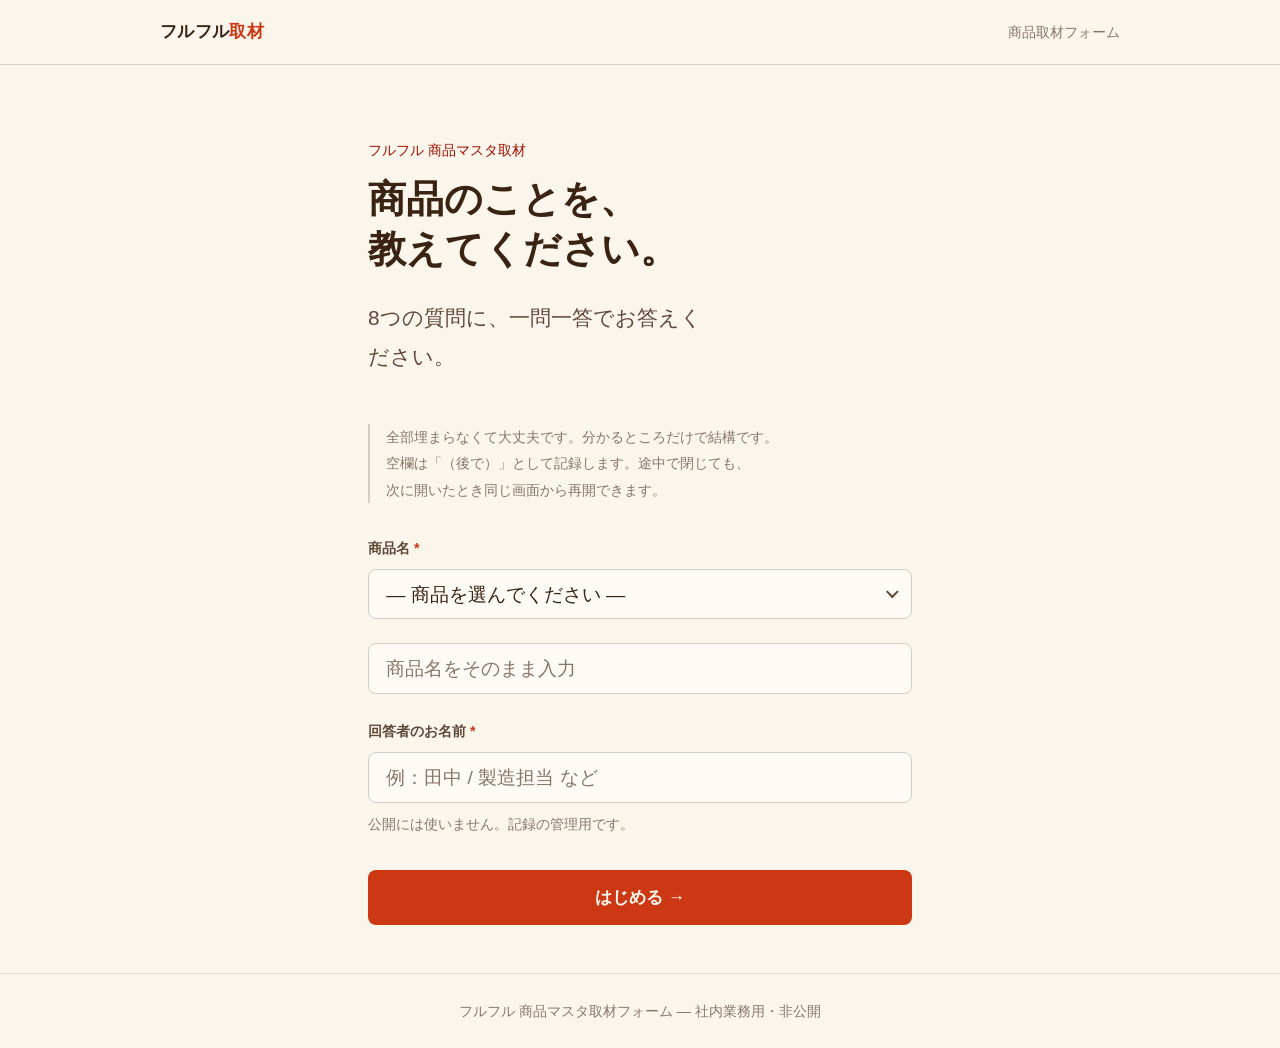
==== index.html @ e13c4945 "取材Webアプリ見本（8問一問一答・noindex・固有データなし）" ====
<!DOCTYPE html>
<html lang="ja">
<head>
  <meta charset="UTF-8">
  <meta name="viewport" content="width=device-width, initial-scale=1.0">
  <meta name="robots" content="noindex, nofollow">
  <title>商品取材フォーム — フルフル</title>
  <link rel="stylesheet" href="css/tokens.css">
  <link rel="stylesheet" href="css/form.css">
</head>
<body>

  <!-- ヘッダー N1a -->
  <header class="app-header" role="banner">
    <div class="container">
      <div class="app-header__inner">
        <span class="wordmark">フルフル<span>取材</span></span>
        <span style="font-size: var(--text-sm); color: var(--color-ink-faint);">商品取材フォーム</span>
      </div>
    </div>
  </header>

  <main>
    <section class="intro-section">
      <div class="container--form">

        <p class="intro-kicker">フルフル 商品マスタ取材</p>
        <h1 class="intro-title">商品のことを、<br>教えてください。</h1>
        <p class="intro-lead">
          8つの質問に、一問一答でお答えください。
        </p>
        <p class="intro-note">
          全部埋まらなくて大丈夫です。分かるところだけで結構です。<br>
          空欄は「（後で）」として記録します。途中で閉じても、<br>
          次に開いたとき同じ画面から再開できます。
        </p>

        <!-- 入口フォーム -->
        <form id="intro-form" novalidate>
          <div class="field-group">

            <!-- 商品選択 -->
            <div class="field">
              <label for="product-select">
                商品名<span class="field-required" aria-label="必須">*</span>
              </label>
              <div class="select-wrap">
                <select
                  id="product-select"
                  class="select"
                  required
                  aria-required="true"
                  aria-describedby="product-error"
                >
                  <option value="">— 商品を選んでください —</option>
                  <!-- JS で PRODUCTS を注入 -->
                </select>
              </div>
              <span id="product-error" class="field-error" role="alert" aria-live="polite"></span>
            </div>

            <!-- その他：自由入力（product-select が "other" のときに表示） -->
            <div class="field" id="other-product-field" hidden>
              <label for="other-product" class="sr-only">商品名（自由入力）</label>
              <input
                type="text"
                id="other-product"
                class="input"
                placeholder="商品名をそのまま入力"
                aria-required="false"
                aria-label="商品名（自由入力）"
                maxlength="60"
              >
              <span id="other-product-error" class="field-error" role="alert" aria-live="polite"></span>
            </div>

            <!-- 回答者名 -->
            <div class="field">
              <label for="responder-name">
                回答者のお名前<span class="field-required" aria-label="必須">*</span>
              </label>
              <input
                type="text"
                id="responder-name"
                class="input"
                placeholder="例：田中 / 製造担当 など"
                required
                aria-required="true"
                aria-describedby="name-error name-hint"
                maxlength="40"
              >
              <span id="name-hint" class="field-hint">
                公開には使いません。記録の管理用です。
              </span>
              <span id="name-error" class="field-error" role="alert" aria-live="polite"></span>
            </div>

          </div>

          <!-- 途中再開の通知（localStorage にセッションがある場合に表示） -->
          <div id="resume-banner" hidden
            style="background: var(--color-paper-2); border: 1px solid var(--color-line);
                   border-radius: var(--radius-md); padding: var(--space-md);
                   margin-bottom: var(--space-lg);">
            <p style="margin-bottom: var(--space-sm); font-weight: 600;">前回の途中から再開しますか？</p>
            <p id="resume-desc" style="font-size: var(--text-sm); color: var(--color-ink-soft); margin-bottom: var(--space-sm);"></p>
            <div style="display: flex; gap: var(--space-sm); flex-wrap: wrap;">
              <button type="button" id="btn-resume" class="btn btn-outline">前回の続きから再開</button>
              <button type="button" id="btn-new-session" class="btn btn-ghost">最初からはじめる</button>
            </div>
          </div>

          <button type="submit" class="btn btn-accent" id="btn-start" style="width: 100%;">
            はじめる →
          </button>
        </form>

        <!-- ストレージ非対応の警告（プライベートブラウズ等） -->
        <p id="storage-warning" hidden
          style="font-size: var(--text-sm); color: var(--color-ink-faint);
                 margin-top: var(--space-sm); padding-left: var(--space-sm);
                 border-left: 2px solid var(--color-line);">
          このブラウザの設定では途中保存ができません。
          ブラウザを閉じると入力内容が消えます。
          完了まで続けて入力するか、通常のブラウズモードでお使いください。
        </p>

      </div>
    </section>
  </main>

  <footer class="app-footer" role="contentinfo">
    <div class="container">
      フルフル 商品マスタ取材フォーム — 社内業務用・非公開
    </div>
  </footer>

  <!-- スクリプト -->
  <script src="config.js"></script>
  <script src="js/data.js"></script>
  <script src="js/storage.js"></script>
  <script>
    /* -------- 商品セレクトの注入 -------- */
    const sel = document.getElementById("product-select");
    PRODUCTS.forEach(p => {
      const opt = document.createElement("option");
      opt.value = p.value;
      opt.textContent = p.label;
      sel.appendChild(opt);
    });

    /* -------- その他フィールドの表示制御 -------- */
    const otherField = document.getElementById("other-product-field");
    const otherInput = document.getElementById("other-product");
    sel.addEventListener("change", () => {
      const isOther = sel.value === "other";
      otherField.hidden = !isOther;
      otherInput.required = isOther;
      otherInput.setAttribute("aria-required", isOther ? "true" : "false");
    });

    /* -------- 再開バナー -------- */
    const saved = loadSession();
    if (isValidSession(saved)) {
      const banner = document.getElementById("resume-banner");
      const desc   = document.getElementById("resume-desc");
      banner.hidden = false;

      const productLabel = (() => {
        if (saved.productValue === "other") return saved.productOther || "その他";
        const found = PRODUCTS.find(p => p.value === saved.productValue);
        return found ? found.label : saved.productValue;
      })();
      const savedDate = new Date(saved.savedAt).toLocaleDateString("ja-JP");
      const qIdx = Math.min(saved.currentIndex || 0, TOTAL_QUESTIONS - 1);
      const q = QUESTIONS[qIdx];
      const qLabel = q
        ? (q.supplement ? `補足${q.label}` : `Q${q.number}`)
        : "完了済み";
      desc.textContent = `${savedDate} 保存 — ${productLabel}（${saved.responderName || "名前未入力"}）— ${qLabel} まで記入済み`;

      document.getElementById("btn-resume").addEventListener("click", () => {
        sessionStorage.setItem("fullfull_interview_current", JSON.stringify(saved));
        window.location.href = "question.html";
      });
      document.getElementById("btn-new-session").addEventListener("click", () => {
        clearSession();
        banner.hidden = true;
      });
    }

    /* -------- ストレージ警告 -------- */
    if (!HAS_STORAGE) {
      document.getElementById("storage-warning").hidden = false;
    }

    /* -------- フォーム送信 -------- */
    document.getElementById("intro-form").addEventListener("submit", (e) => {
      e.preventDefault();
      let valid = true;

      // 商品選択バリデーション
      const productEl = document.getElementById("product-select");
      const productErr = document.getElementById("product-error");
      if (!productEl.value) {
        productErr.textContent = "商品を選択してください";
        productErr.classList.add("is-visible");
        productEl.classList.add("is-error");
        valid = false;
      } else {
        productErr.textContent = "";
        productErr.classList.remove("is-visible");
        productEl.classList.remove("is-error");
      }

      // その他：自由入力バリデーション
      if (productEl.value === "other") {
        const otherErr = document.getElementById("other-product-error");
        if (!otherInput.value.trim()) {
          otherErr.textContent = "商品名を入力してください";
          otherErr.classList.add("is-visible");
          otherInput.classList.add("is-error");
          valid = false;
        } else {
          otherErr.textContent = "";
          otherErr.classList.remove("is-visible");
          otherInput.classList.remove("is-error");
        }
      }

      // 回答者名バリデーション
      const nameEl = document.getElementById("responder-name");
      const nameErr = document.getElementById("name-error");
      if (!nameEl.value.trim()) {
        nameErr.textContent = "お名前を入力してください（公開には使いません）";
        nameErr.classList.add("is-visible");
        nameEl.classList.add("is-error");
        valid = false;
      } else {
        nameErr.textContent = "";
        nameErr.classList.remove("is-visible");
        nameEl.classList.remove("is-error");
      }

      if (!valid) return;

      // セッション生成
      const session = {
        productValue: productEl.value,
        productOther: otherInput.value.trim(),
        responderName: nameEl.value.trim(),
        answers: {},
        currentIndex: 0,
        startedAt: new Date().toISOString(),
        savedAt: new Date().toISOString(),
      };

      saveSession(session);
      sessionStorage.setItem("fullfull_interview_current", JSON.stringify(session));
      window.location.href = "question.html";
    });
  </script>

</body>
</html>
---- css/tokens.css ----
/* Hallmark · macrostructure: Workbench · tone: editorial · anchor hue: warm red-orange
 * genre: editorial · nav: N1a (wordmark + back link only) · footer: Ft1 (1-line credit)
 * theme: custom-tuned (fullfull-brand · prototype-v2 tokens 完全継承)
 * axes: paper-band=light · display-style=roman-serif(mincho) · accent-hue=warm
 * form-specific additions: --color-progress, --color-step-*, --color-success, form spacing tokens
 * source: prototype-v2/shared/css/tokens.css をそのまま引き継ぎ、フォーム専用トークンを追加
 */

:root {
  /* --- 紙・地色（クリーム/生成り）--- prototype-v2 完全継承 */
  --color-paper: oklch(97.5% 0.014 85);
  --color-paper-2: oklch(94.5% 0.02 80);
  --color-paper-3: oklch(91% 0.026 76);

  /* --- 本文色（こんがりブラウン）--- prototype-v2 完全継承 */
  --color-ink: oklch(28% 0.045 55);
  --color-ink-soft: oklch(42% 0.04 55);
  --color-ink-faint: oklch(58% 0.03 58);

  /* --- アクセント（明太子のあたたかい赤橙）--- prototype-v2 完全継承 */
  --color-accent: oklch(56% 0.19 34);
  --color-accent-dark: oklch(45% 0.18 32);
  --color-accent-soft: oklch(93% 0.045 40);

  /* --- 罫線・枠 --- prototype-v2 完全継承 */
  --color-line: oklch(85% 0.02 70);
  --color-line-soft: oklch(90% 0.016 76);

  /* --- 状態色 --- prototype-v2 完全継承 */
  --color-disabled-bg: oklch(90% 0.012 70);
  --color-disabled-ink: oklch(62% 0.015 65);
  --color-focus-ring: oklch(56% 0.19 34);

  /* --- フォーム専用追加トークン --- */
  --color-progress-track: var(--color-line);
  --color-progress-fill: var(--color-accent);
  --color-success: oklch(52% 0.14 145);
  --color-success-soft: oklch(94% 0.04 145);
  --color-error: oklch(52% 0.18 25);
  --color-error-soft: oklch(95% 0.04 25);
  --color-input-bg: oklch(99% 0.008 85);
  --color-input-border: var(--color-line);
  --color-input-border-focus: var(--color-accent);
  --color-input-border-error: var(--color-error);
  --color-step-inactive: var(--color-line);
  --color-step-active: var(--color-accent);
  --color-step-done: var(--color-accent-dark);

  /* --- フォント --- prototype-v2 完全継承 */
  --font-display: "Hiragino Mincho ProN", "Yu Mincho", "游明朝", "Noto Serif JP", serif;
  --font-body: "Hiragino Kaku Gothic ProN", "Hiragino Sans", "Yu Gothic", "游ゴシック", "Noto Sans JP", sans-serif;
  --font-mono: ui-monospace, "SF Mono", Menlo, monospace;

  /* --- 4ptスペーシング --- prototype-v2 完全継承 */
  --space-3xs: 0.25rem;
  --space-2xs: 0.5rem;
  --space-xs: 0.75rem;
  --space-sm: 1rem;
  --space-md: 1.5rem;
  --space-lg: 2rem;
  --space-xl: 3rem;
  --space-2xl: 4.5rem;
  --space-3xl: 6.5rem;

  /* --- タイプスケール（fluid）--- prototype-v2 完全継承 */
  --text-sm: clamp(0.8rem, 0.77rem + 0.15vw, 0.9rem);
  --text-base: clamp(0.98rem, 0.94rem + 0.2vw, 1.08rem);
  --text-lg: clamp(1.1rem, 1.03rem + 0.35vw, 1.3rem);
  --text-xl: clamp(1.35rem, 1.2rem + 0.7vw, 1.75rem);
  --text-2xl: clamp(1.7rem, 1.4rem + 1.4vw, 2.4rem);
  --text-display: clamp(2.1rem, 1.6rem + 2.4vw, 3.4rem);

  /* --- フォーム専用サイズ --- */
  --text-question: clamp(1.4rem, 1.2rem + 1vw, 2rem);
  --text-input-lg: clamp(1.05rem, 0.98rem + 0.35vw, 1.2rem);

  /* --- 角丸 --- prototype-v2 完全継承 */
  --radius-sm: 3px;
  --radius-md: 8px;
  --radius-lg: 16px;

  /* --- イージング・時間 --- prototype-v2 完全継承 */
  --ease-out: cubic-bezier(0.16, 1, 0.3, 1);
  --ease-in: cubic-bezier(0.7, 0, 0.84, 0);
  --ease-in-out: cubic-bezier(0.65, 0, 0.35, 1);
  --dur-fast: 120ms;
  --dur-base: 200ms;
  --dur-slow: 350ms;

  /* --- コンテンツ幅 --- prototype-v2 継承 + フォーム幅追加 */
  --measure-read: 38rem;
  --measure-wide: 60rem;
  --measure-form: 34rem;   /* 質問画面：読みやすい幅に絞る */

  /* --- 進捗バー --- */
  --progress-h: 4px;
  --progress-radius: 999px;

  /* --- タップ領域（iOS最小44pt） --- */
  --tap-min: 2.75rem;
}
---- css/form.css ----
/* Hallmark · macrostructure: Workbench · tone: editorial · anchor hue: warm red-orange
 * genre: editorial · nav: N1a · footer: Ft1
 * form-specific stylesheet (extends tokens.css — no inline colour values)
 * pre-emit self-critique: P4 H4 E4 S4 R4 V4
 * 対象: index.html (入口) · question.html (質問フロー SPA) · complete.html (完了画面)
 */

/* ============ リセット・基盤 ============ */
*, *::before, *::after { box-sizing: border-box; }

html {
  overflow-x: clip;
  -webkit-text-size-adjust: 100%;
  scroll-behavior: smooth;
}

body {
  overflow-x: clip;
  margin: 0;
  min-height: 100dvh;
  background: var(--color-paper);
  color: var(--color-ink);
  font-family: var(--font-body);
  font-size: var(--text-base);
  line-height: 1.85;
  -webkit-font-smoothing: antialiased;
}

img, svg { max-width: 100%; display: block; }

h1, h2, h3, h4 {
  font-family: var(--font-display);
  font-style: normal;
  font-weight: 600;
  line-height: 1.35;
  margin: 0 0 var(--space-sm);
  color: var(--color-ink);
  overflow-wrap: anywhere;
  min-width: 0;
}

p { margin: 0 0 var(--space-md); }
p:last-child { margin-bottom: 0; }
a { color: var(--color-accent); text-decoration-thickness: 1px; text-underline-offset: 3px; }
ul, ol { padding-left: 1.3em; margin: 0 0 var(--space-md); }
li { margin-bottom: var(--space-2xs); }
::selection { background: var(--color-accent-soft); color: var(--color-ink); }

/* ============ フォーカスリング ============ */
a:focus-visible,
button:focus-visible,
.btn:focus-visible,
textarea:focus-visible,
select:focus-visible,
input:focus-visible {
  outline: 2px solid var(--color-focus-ring);
  outline-offset: 3px;
  border-radius: var(--radius-sm);
}

/* ============ コンテナ ============ */
.container {
  width: min(100% - 2.5rem, var(--measure-wide));
  margin-inline: auto;
}
.container--form {
  width: min(100% - 2rem, var(--measure-form));
  margin-inline: auto;
}
.container--read {
  width: min(100% - 2.5rem, var(--measure-read));
  margin-inline: auto;
}

/* ============ ヘッダー（N1a: ワードマーク＋戻る） ============ */
.app-header {
  border-bottom: 1px solid var(--color-line);
  background: var(--color-paper);
  position: sticky;
  top: 0;
  z-index: 10;
}
.app-header__inner {
  display: flex;
  align-items: center;
  justify-content: space-between;
  flex-wrap: wrap;
  gap: var(--space-2xs) var(--space-sm);
  padding: var(--space-sm) 0;
}
.wordmark {
  font-family: var(--font-display);
  font-size: var(--text-base);
  font-weight: 600;
  color: var(--color-ink);
  text-decoration: none;
  letter-spacing: 0.02em;
}
.wordmark span { color: var(--color-accent); }
.header-back {
  font-size: var(--text-sm);
  color: var(--color-ink-faint);
  text-decoration: none;
  min-height: var(--tap-min);
  display: inline-flex;
  align-items: center;
  gap: var(--space-2xs);
  padding: 0 var(--space-2xs);
  border-radius: var(--radius-sm);
  transition: color var(--dur-base) var(--ease-out);
}
.header-back:hover { color: var(--color-ink); }

/* ============ 進捗バー ============ */
.progress-wrap {
  position: sticky;
  top: 57px; /* app-headerの高さ */
  z-index: 9;
  background: var(--color-paper);
}
.progress-bar {
  height: var(--progress-h);
  background: var(--color-progress-track);
  overflow: hidden;
}
.progress-bar__fill {
  height: 100%;
  background: var(--color-progress-fill);
  border-radius: var(--progress-radius);
  transition: width var(--dur-slow) var(--ease-out);
}
.progress-label {
  font-size: var(--text-sm);
  color: var(--color-ink-faint);
  text-align: right;
  padding: var(--space-3xs) 0;
  padding-right: 0;
}

/* ============ 入口ページ（index.html）============ */
.intro-section {
  padding: var(--space-2xl) 0 var(--space-xl);
}
.intro-kicker {
  font-size: var(--text-sm);
  color: var(--color-accent-dark);
  font-family: var(--font-body);
  margin-bottom: var(--space-xs);
}
.intro-title {
  font-family: var(--font-display);
  font-size: var(--text-2xl);
  font-style: normal;
  font-weight: 600;
  line-height: 1.3;
  margin-bottom: var(--space-md);
  overflow-wrap: anywhere;
  min-width: 0;
}
.intro-lead {
  font-size: var(--text-lg);
  color: var(--color-ink-soft);
  margin-bottom: var(--space-xl);
  max-width: 30ch;
}
.intro-note {
  font-size: var(--text-sm);
  color: var(--color-ink-faint);
  margin-bottom: var(--space-lg);
  border-left: 2px solid var(--color-line);
  padding-left: var(--space-sm);
}

/* フォームフィールド（入口） */
.field-group {
  display: grid;
  gap: var(--space-md);
  margin-bottom: var(--space-lg);
}
.field {
  display: grid;
  gap: var(--space-2xs);
}
.field label {
  font-size: var(--text-sm);
  font-weight: 600;
  color: var(--color-ink-soft);
}
.field-required {
  color: var(--color-accent);
  margin-left: var(--space-3xs);
}

.input,
.select {
  font-family: var(--font-body);
  font-size: var(--text-input-lg);
  color: var(--color-ink);
  background: var(--color-input-bg);
  border: 1.5px solid var(--color-input-border);
  border-radius: var(--radius-md);
  padding: 0.7em 0.9em;
  width: 100%;
  min-height: var(--tap-min);
  transition: border-color var(--dur-base) var(--ease-out);
  appearance: none;
  -webkit-appearance: none;
}
.input:hover, .select:hover {
  border-color: var(--color-ink-faint);
}
.input:focus, .select:focus {
  border-color: var(--color-input-border-focus);
  outline: none;
  box-shadow: 0 0 0 3px var(--color-accent-soft);
}
.input.is-error, .select.is-error {
  border-color: var(--color-input-border-error);
}
.input::placeholder { color: var(--color-ink-faint); }

/* セレクト矢印 */
.select-wrap {
  position: relative;
}
.select-wrap::after {
  content: "";
  position: absolute;
  right: 0.9em;
  top: 50%;
  translate: 0 -50%;
  width: 0.5em;
  height: 0.5em;
  border-right: 2px solid var(--color-ink-soft);
  border-bottom: 2px solid var(--color-ink-soft);
  transform: rotate(45deg) translate(-20%, -20%);
  pointer-events: none;
}
.select { padding-right: 2.5em; }

.field-hint {
  font-size: var(--text-sm);
  color: var(--color-ink-faint);
}
.field-error {
  font-size: var(--text-sm);
  color: var(--color-error);
  display: none;
}
.field-error.is-visible { display: block; }

/* ============ 質問画面（question.html）============ */
.question-screen {
  min-height: calc(100dvh - 120px);
  display: flex;
  flex-direction: column;
  justify-content: center;
  padding: var(--space-xl) 0 var(--space-2xl);
}

.question-number {
  font-size: var(--text-sm);
  color: var(--color-accent-dark);
  font-weight: 600;
  margin-bottom: var(--space-sm);
  font-family: var(--font-body);
}
.question-text {
  font-family: var(--font-display);
  font-size: var(--text-question);
  font-style: normal;
  font-weight: 600;
  line-height: 1.4;
  margin-bottom: var(--space-lg);
  overflow-wrap: anywhere;
  min-width: 0;
}
.question-hint {
  font-size: var(--text-sm);
  color: var(--color-ink-faint);
  margin-bottom: var(--space-md);
  border-left: 2px solid var(--color-line);
  padding-left: var(--space-sm);
}

.textarea {
  font-family: var(--font-body);
  font-size: var(--text-base);
  color: var(--color-ink);
  background: var(--color-input-bg);
  border: 1.5px solid var(--color-input-border);
  border-radius: var(--radius-md);
  padding: 0.9em;
  width: 100%;
  min-height: 9rem;
  resize: vertical;
  line-height: 1.8;
  transition: border-color var(--dur-base) var(--ease-out);
}
.textarea:hover { border-color: var(--color-ink-faint); }
.textarea:focus {
  border-color: var(--color-input-border-focus);
  outline: none;
  box-shadow: 0 0 0 3px var(--color-accent-soft);
}
.textarea::placeholder { color: var(--color-ink-faint); }

.enter-hint {
  font-size: var(--text-sm);
  color: var(--color-ink-faint);
  margin-top: var(--space-xs);
}
.enter-hint kbd {
  font-family: var(--font-mono);
  font-size: 0.85em;
  background: var(--color-paper-2);
  border: 1px solid var(--color-line);
  border-radius: var(--radius-sm);
  padding: 0.1em 0.4em;
  color: var(--color-ink-soft);
}

/* 途中保存インジケータ */
.autosave-badge {
  font-size: var(--text-sm);
  color: var(--color-ink-faint);
  display: inline-flex;
  align-items: center;
  gap: var(--space-3xs);
  margin-top: var(--space-xs);
  opacity: 0;
  transition: opacity var(--dur-base) var(--ease-out);
}
.autosave-badge.is-visible { opacity: 1; }
.autosave-dot {
  width: 6px;
  height: 6px;
  border-radius: 50%;
  background: var(--color-success);
  flex-shrink: 0;
}

/* ============ ナビゲーションボタン（戻る/次へ）============ */
.nav-btns {
  display: flex;
  gap: var(--space-sm);
  margin-top: var(--space-lg);
  flex-wrap: wrap;
}

/* ============ ボタン共通（8状態）============ */
.btn {
  display: inline-flex;
  align-items: center;
  justify-content: center;
  gap: var(--space-2xs);
  padding: 0.85em 1.5em;
  border-radius: var(--radius-md);
  font-family: var(--font-body);
  font-size: var(--text-base);
  font-weight: 600;
  text-decoration: none;
  border: 1.5px solid transparent;
  cursor: pointer;
  white-space: nowrap;
  min-height: var(--tap-min);
  min-width: 0;
  transition:
    background var(--dur-base) var(--ease-out),
    color var(--dur-base) var(--ease-out),
    border-color var(--dur-base) var(--ease-out),
    transform var(--dur-fast) var(--ease-out);
}
/* accent（次へ・送信・完了） */
.btn-accent { background: var(--color-accent); color: var(--color-paper); }
.btn-accent:hover, .btn-accent.is-hover { background: var(--color-accent-dark); }
.btn-accent:focus-visible, .btn-accent.is-focus { outline: 2px solid var(--color-focus-ring); outline-offset: 3px; }
.btn-accent:active, .btn-accent.is-active { transform: translateY(1px); background: var(--color-accent-dark); }
.btn-accent[disabled], .btn-accent.is-disabled, .btn-accent[aria-disabled="true"] {
  background: var(--color-disabled-bg); color: var(--color-disabled-ink); cursor: not-allowed;
}
.btn-accent.is-loading { position: relative; color: transparent !important; }
.btn-accent.is-loading::after {
  content: ""; position: absolute; width: 1em; height: 1em; border-radius: 50%;
  border: 2px solid var(--color-paper); border-top-color: transparent;
  animation: btn-spin 700ms linear infinite;
}
.btn-accent.is-success { background: var(--color-success); }
.btn-accent.is-error { background: var(--color-error); }

/* outline（戻る・スキップ） */
.btn-outline {
  background: transparent; color: var(--color-ink); border-color: var(--color-line);
}
.btn-outline:hover, .btn-outline.is-hover { border-color: var(--color-accent); color: var(--color-accent-dark); }
.btn-outline:focus-visible, .btn-outline.is-focus { outline: 2px solid var(--color-focus-ring); outline-offset: 3px; }
.btn-outline:active, .btn-outline.is-active { transform: translateY(1px); }
.btn-outline[disabled], .btn-outline.is-disabled { color: var(--color-disabled-ink); border-color: var(--color-line-soft); cursor: not-allowed; }
.btn-outline.is-loading { position: relative; color: transparent !important; }
.btn-outline.is-loading::after {
  content: ""; position: absolute; width: 1em; height: 1em; border-radius: 50%;
  border: 2px solid var(--color-ink-soft); border-top-color: transparent;
  animation: btn-spin 700ms linear infinite;
}
.btn-outline.is-success { border-color: var(--color-success); color: var(--color-success); }
.btn-outline.is-error { border-color: var(--color-error); color: var(--color-error); }

/* ghost（スキップ）*/
.btn-ghost {
  background: transparent; color: var(--color-ink-faint); border-color: transparent;
  font-weight: 400;
}
.btn-ghost:hover, .btn-ghost.is-hover { color: var(--color-ink-soft); background: var(--color-paper-2); }
.btn-ghost:focus-visible, .btn-ghost.is-focus { outline: 2px solid var(--color-focus-ring); outline-offset: 3px; }
.btn-ghost:active, .btn-ghost.is-active { transform: translateY(1px); }
.btn-ghost[disabled], .btn-ghost.is-disabled { color: var(--color-disabled-ink); cursor: not-allowed; }
/* loading/success/error はbtn-accentと同形 */

/* アイコン付きボタン用 */
.btn-icon { padding: 0.85em; min-width: var(--tap-min); }

@keyframes btn-spin { to { transform: rotate(360deg); } }

/* ============ 完了画面（complete.html）============ */
.complete-section {
  padding: var(--space-2xl) 0;
}
.complete-icon {
  width: 3rem;
  height: 3rem;
  border-radius: 50%;
  background: var(--color-success-soft);
  display: flex;
  align-items: center;
  justify-content: center;
  margin-bottom: var(--space-md);
}
.complete-icon svg { color: var(--color-success); }
.complete-title {
  font-family: var(--font-display);
  font-size: var(--text-2xl);
  font-style: normal;
  margin-bottom: var(--space-sm);
}
.complete-lead {
  color: var(--color-ink-soft);
  margin-bottom: var(--space-xl);
}

/* 送信アクションボタン群 */
.action-stack {
  display: grid;
  gap: var(--space-sm);
  margin-bottom: var(--space-xl);
}
.action-card {
  background: var(--color-paper-2);
  border: 1px solid var(--color-line);
  border-radius: var(--radius-lg);
  padding: var(--space-md);
  display: flex;
  align-items: flex-start;
  gap: var(--space-md);
}
.action-card__icon {
  flex-shrink: 0;
  width: 2.5rem;
  height: 2.5rem;
  border-radius: var(--radius-md);
  background: var(--color-paper-3);
  display: flex;
  align-items: center;
  justify-content: center;
}
.action-card__body { flex: 1; min-width: 0; }
.action-card__title {
  font-weight: 600;
  font-size: var(--text-base);
  margin-bottom: var(--space-3xs);
}
.action-card__desc {
  font-size: var(--text-sm);
  color: var(--color-ink-soft);
  margin-bottom: var(--space-sm);
  line-height: 1.6;
}

/* 回答プレビュー（印刷用・本文コピー） */
.answer-preview {
  background: var(--color-paper);
  border: 1px solid var(--color-line);
  border-radius: var(--radius-md);
  padding: var(--space-md);
  font-size: var(--text-sm);
  line-height: 1.8;
  margin-top: var(--space-lg);
}
.answer-preview__header {
  font-family: var(--font-display);
  font-style: normal;
  font-size: var(--text-lg);
  margin-bottom: var(--space-md);
  padding-bottom: var(--space-sm);
  border-bottom: 1px solid var(--color-line);
}
.answer-item {
  margin-bottom: var(--space-md);
}
.answer-item:last-child { margin-bottom: 0; }
.answer-q {
  font-weight: 600;
  color: var(--color-ink-soft);
  font-size: var(--text-sm);
  margin-bottom: var(--space-3xs);
}
.answer-a {
  color: var(--color-ink);
  white-space: pre-wrap;
  overflow-wrap: anywhere;
}
.answer-a--empty {
  color: var(--color-ink-faint);
  font-style: italic;
}

/* フォールバック（送信失敗） */
.fallback-box {
  background: var(--color-error-soft);
  border: 1px solid var(--color-error);
  border-radius: var(--radius-md);
  padding: var(--space-md);
  margin-top: var(--space-md);
  display: none;
}
.fallback-box.is-visible { display: block; }
.fallback-box__title {
  font-weight: 600;
  color: var(--color-error);
  margin-bottom: var(--space-xs);
}
.fallback-box__desc {
  font-size: var(--text-sm);
  color: var(--color-ink);
  margin-bottom: var(--space-sm);
}

/* トースト通知 */
.toast {
  position: fixed;
  bottom: var(--space-md);
  left: 50%;
  translate: -50% 0;
  background: var(--color-ink);
  color: var(--color-paper);
  font-size: var(--text-sm);
  border-radius: var(--radius-md);
  padding: var(--space-xs) var(--space-md);
  z-index: 100;
  opacity: 0;
  transform: translateY(8px);
  transition:
    opacity var(--dur-base) var(--ease-out),
    transform var(--dur-base) var(--ease-out);
  pointer-events: none;
  white-space: nowrap;
  max-width: calc(100vw - 2rem);
}
.toast.is-visible {
  opacity: 1;
  transform: translateY(0);
}
.toast--success { background: var(--color-success); }
.toast--error { background: var(--color-error); }

/* ============ フッター（Ft1: 1行クレジット）============ */
.app-footer {
  border-top: 1px solid var(--color-line-soft);
  padding: var(--space-md) 0;
  font-size: var(--text-sm);
  color: var(--color-ink-faint);
  text-align: center;
  margin-top: auto;
}

/* ============ 印刷スタイル ============ */
@media print {
  .app-header,
  .progress-wrap,
  .app-footer,
  .action-stack,
  .nav-btns,
  .toast,
  .fallback-box,
  .autosave-badge { display: none !important; }

  body { background: white; color: black; font-size: 11pt; }
  .answer-preview {
    border: none;
    padding: 0;
    font-size: 11pt;
  }
  .answer-preview__header { font-size: 14pt; }
  .complete-section { padding: 0; }
  .container--form { width: 100%; }
  a { color: black; text-decoration: none; }
}

/* ============ モバイル（320〜480px）============ */
@media (max-width: 480px) {
  .app-header__inner { gap: var(--space-3xs); padding: var(--space-xs) 0; }
  .question-screen { padding: var(--space-lg) 0 var(--space-xl); min-height: calc(100dvh - 100px); }
  .nav-btns { flex-direction: column-reverse; }
  .nav-btns .btn { width: 100%; }
  .action-card { flex-direction: column; gap: var(--space-sm); }
  .intro-section { padding: var(--space-xl) 0 var(--space-lg); }
  .photo-grid--2, .photo-grid--3 { grid-template-columns: 1fr; }
  .toast { bottom: var(--space-sm); max-width: calc(100vw - var(--space-md)); }
}

/* ============ reduced-motion ============ */
@media (prefers-reduced-motion: reduce) {
  * { animation-duration: 0.01ms !important; transition-duration: 0.01ms !important; }
  .progress-bar__fill { transition: none; }
}

/* ============ a11y: screen-reader only ============ */
.sr-only {
  position: absolute;
  width: 1px;
  height: 1px;
  padding: 0;
  margin: -1px;
  overflow: hidden;
  clip: rect(0, 0, 0, 0);
  white-space: nowrap;
  border: 0;
}
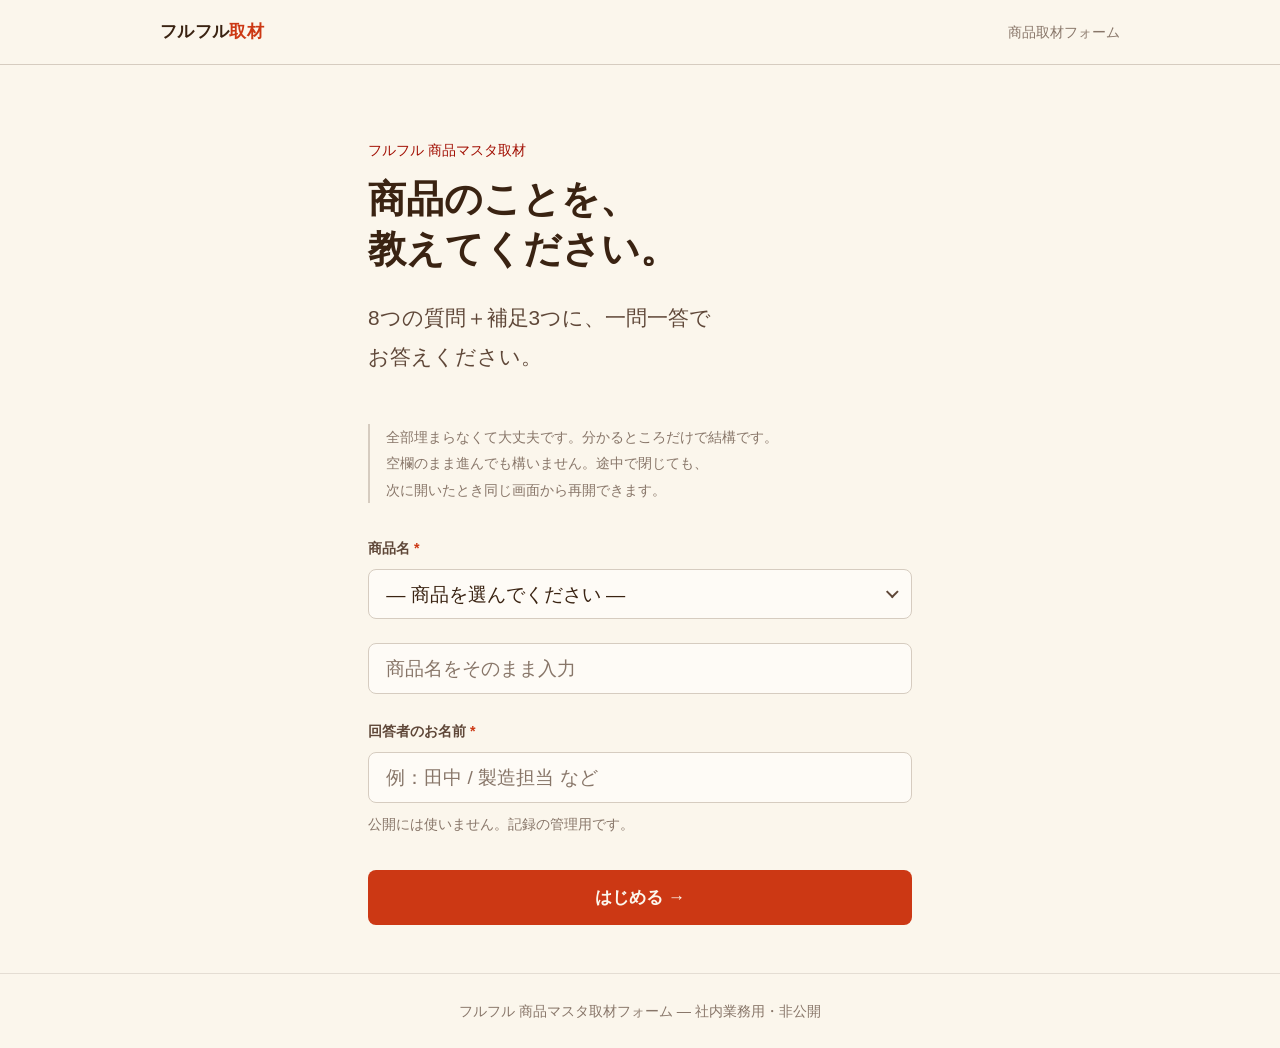
==== commit b3d238c0: "公開中の実害バグ2件を修正（IME確定のEnter誤爆／再開時に固まる） ニューラインチームの正本 b0bcca7 を反映（本社が代行push）。 差分5ファイル＝index.html / READM" ====
--- a/index.html
+++ b/index.html
@@ -27,11 +27,11 @@
         <p class="intro-kicker">フルフル 商品マスタ取材</p>
         <h1 class="intro-title">商品のことを、<br>教えてください。</h1>
         <p class="intro-lead">
-          8つの質問に、一問一答でお答えください。
+          8つの質問＋補足3つに、一問一答でお答えください。
         </p>
         <p class="intro-note">
           全部埋まらなくて大丈夫です。分かるところだけで結構です。<br>
-          空欄は「（後で）」として記録します。途中で閉じても、<br>
+          空欄のまま進んでも構いません。途中で閉じても、<br>
           次に開いたとき同じ画面から再開できます。
         </p>
 
@@ -180,6 +180,11 @@
       desc.textContent = `${savedDate} 保存 — ${productLabel}（${saved.responderName || "名前未入力"}）— ${qLabel} まで記入済み`;
 
       document.getElementById("btn-resume").addEventListener("click", () => {
+        // 完了画面まで進んだが未送信のセッション（currentIndex = TOTAL_QUESTIONS）が
+        // 残っている場合、クランプせずに渡すと question.html 側で
+        // QUESTIONS[TOTAL_QUESTIONS] = undefined になり、
+        // 「何も入力できない画面」で固まる。渡す前にここでもクランプする。
+        saved.currentIndex = qIdx;
         sessionStorage.setItem("fullfull_interview_current", JSON.stringify(saved));
         window.location.href = "question.html";
       });
